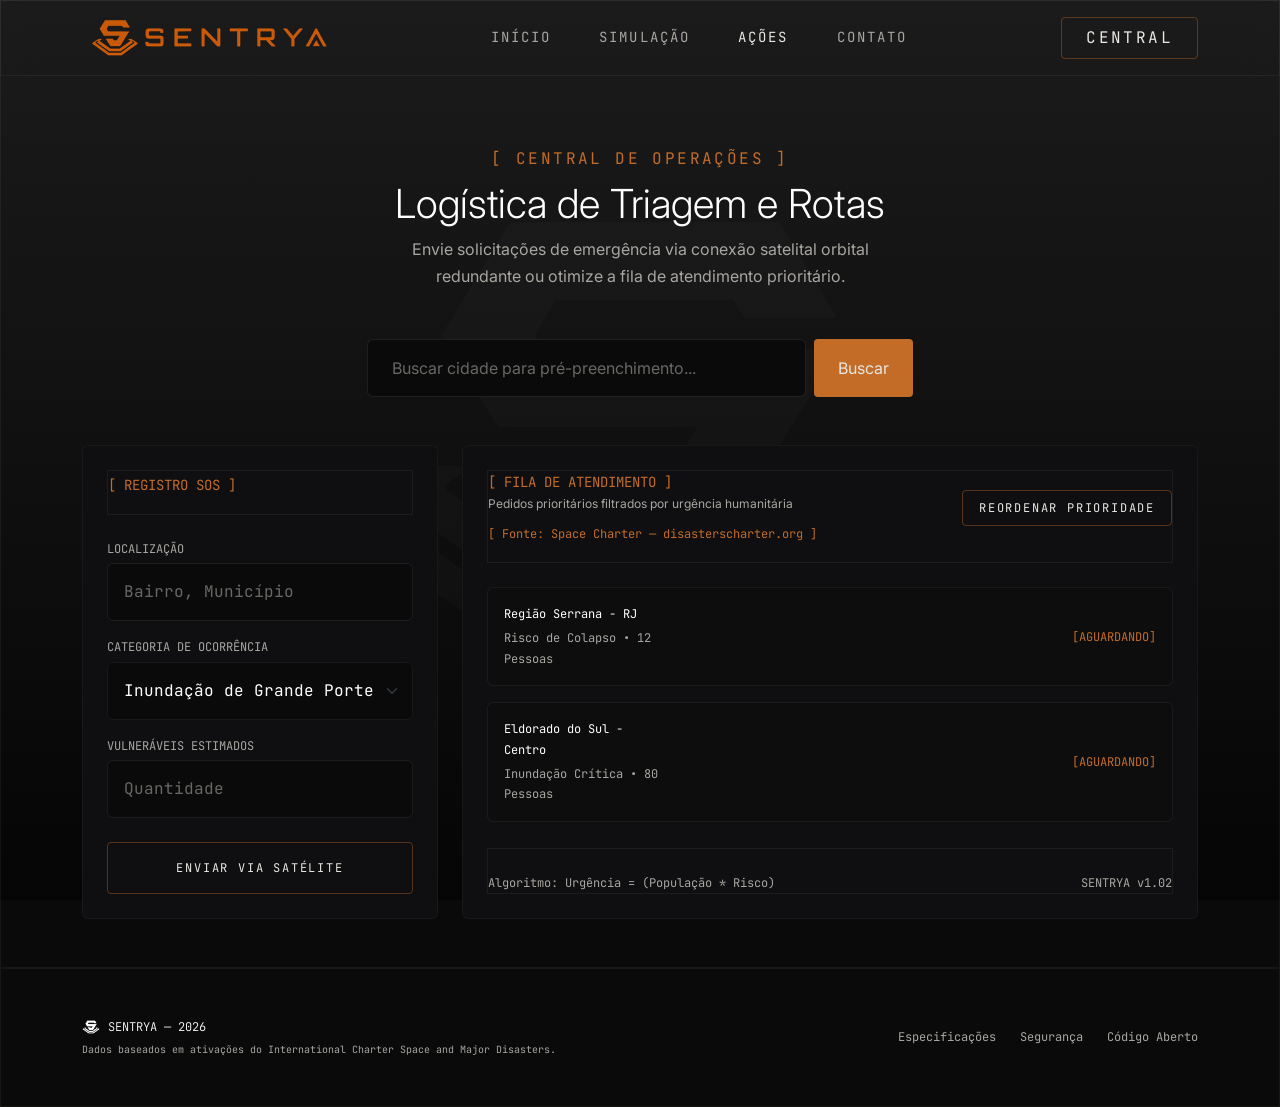
==== acoes.html @ 557e0171 "Fix mobile-menu + js" ====
<!DOCTYPE html>
<html lang="pt-BR">
<head>
    <meta charset="UTF-8">
    <meta name="viewport" content="width=device-width, initial-scale=1.0">
    <title>SENTRYA — Módulo de Ações e Roteamento</title>

    <link href="https://cdn.jsdelivr.net/npm/bootstrap@5.3.3/dist/css/bootstrap.min.css" rel="stylesheet">

    <link rel="preconnect" href="https://fonts.googleapis.com">
    <link rel="preconnect" href="https://fonts.gstatic.com" crossorigin>
    <link href="https://fonts.googleapis.com/css2?family=Inter:wght@200;300;400;500&family=JetBrains+Mono:wght@200;300;400;500&display=swap" rel="stylesheet">
    <link rel="icon" type="image/png" href="img/logo-sentryamenor.png">
    <link rel="stylesheet" href="css/style.css">
</head>
<body class="bg-brand-black text-brand-light font-sans overflow-x-hidden">

    <header class="fixed-top bg-brand-header border-bottom border-brand-border py-3">
        <div class="container-xl d-flex align-items-center justify-content-between">
            <a href="index.html" class="d-flex align-items-center">
                <img src="img/logosentriav2.png" alt="Sentrya" class="img-logo transition-scale">
            </a>

            <nav class="nav d-none d-md-flex align-items-center gap-5 text-uppercase font-mono tracking-widest small">
                <a href="index.html" class="nav-link-brand">Início</a>
                <a href="simulacao.html" class="nav-link-brand">Simulação</a>
                <a href="acoes.html" class="nav-link-brand active">Ações</a>
                <a href="contato.html" class="nav-link-brand">Contato</a>
            </nav>

            <div class="d-flex align-items-center gap-3">
                <a href="acoes.html" class="btn btn-outline-brand-copper font-mono text-uppercase tracking-widest px-4 py-2 small d-none d-md-inline-block">
                    Central
                </a>
                
                <!-- Mobile Menu Toggle -->
                <button class="btn btn-link text-brand-copper d-md-none p-0" type="button" data-bs-toggle="offcanvas" data-bs-target="#mobileMenu" aria-controls="mobileMenu" style="border:none; background:transparent;">
                    <svg xmlns="http://www.w3.org/2000/svg" width="32" height="32" fill="currentColor" class="bi bi-list" viewBox="0 0 16 16">
                      <path fill-rule="evenodd" d="M2.5 12a.5.5 0 0 1 .5-.5h10a.5.5 0 0 1 0 1H3a.5.5 0 0 1-.5-.5zm0-4a.5.5 0 0 1 .5-.5h10a.5.5 0 0 1 0 1H3a.5.5 0 0 1-.5-.5zm0-4a.5.5 0 0 1 .5-.5h10a.5.5 0 0 1 0 1H3a.5.5 0 0 1-.5-.5z"/>
                    </svg>
                </button>
            </div>
        </div>
    </header>

    <!-- Offcanvas Mobile Menu -->
    <div class="offcanvas offcanvas-end bg-brand-black text-brand-light border-start border-brand-border" tabindex="-1" id="mobileMenu" aria-labelledby="mobileMenuLabel">
        <div class="offcanvas-header border-bottom border-brand-border">
            <h5 class="offcanvas-title font-mono text-uppercase tracking-widest text-brand-copper" id="mobileMenuLabel">Sentrya</h5>
            <button type="button" class="btn-close btn-close-white" data-bs-dismiss="offcanvas" aria-label="Close"></button>
        </div>
        <div class="offcanvas-body">
            <div class="d-flex flex-column gap-4 font-mono text-uppercase tracking-widest mt-3">
                <a href="index.html" class="nav-link-brand">Início</a>
                <a href="simulacao.html" class="nav-link-brand">Simulação</a>
                <a href="acoes.html" class="nav-link-brand active">Ações</a>
                <a href="contato.html" class="nav-link-brand">Contato</a>
                <hr class="border-brand-border my-2">
                <a href="acoes.html" class="btn btn-brand-copper font-mono text-uppercase tracking-widest px-4 py-3 small text-center w-100">
                    Central
                </a>
            </div>
        </div>
    </div>

    <!-- SEÇÃO CENTRAL DE OPERAÇÕES - REGISTRO E TRIAGEM SOS -->
    <section id="simulador" class="min-vh-100 pt-5 border-bottom border-brand-border d-flex align-items-center">
        <div class="container-xl py-5 mt-5">
            <div class="text-center mb-5 reveal">
                <span class="font-mono text-brand-copper tracking-widest text-uppercase d-block mb-2">[ Central de Operações ]</span>
                <h1 class="display-6 text-white fw-light">Logística de Triagem e Rotas</h1>
                <p class="text-brand-gray max-w-lg mx-auto">
                    Envie solicitações de emergência via conexão satelital orbital redundante ou otimize a fila de atendimento prioritário.
                </p>
            </div>

            <!-- BARRA DE BUSCA E PRÉ-PREENCHIMENTO DE CIDADES -->
            <div class="row justify-content-center mb-5 reveal">
                <div class="col-md-8 col-lg-6">
                    <div class="d-flex gap-2">
                        <input id="cidadeBusca" type="text" placeholder="Buscar cidade para pré-preenchimento..." class="form-control bg-brand-black border-brand-border text-white px-4 py-3">
                        <button id="btnBuscarCidade" class="btn btn-brand-copper px-4">
                            Buscar
                        </button>
                    </div>
                </div>
            </div>

            <div class="row g-4 reveal delay-2">
                <!-- FORMULÁRIO DE REGISTRO SOS VIA SATÉLITE -->
                <div class="col-lg-4">
                    <div class="spotlight-card p-4 rounded h-100 d-flex flex-column justify-content-between">
                        <div>
                            <div class="border-bottom border-brand-border pb-3 mb-4">
                                <span class="text-sm font-mono text-brand-copper text-uppercase">[ Registro SOS ]</span>
                            </div>

                            <form id="sosForm" class="font-mono text-sm">
                                <div class="mb-3">
                                    <label for="sosLocal" class="text-xs text-brand-gray text-uppercase mb-1 d-block">Localização</label>
                                    <input required id="sosLocal" type="text" placeholder="Bairro, Município" class="form-control bg-brand-black border-brand-border text-white p-3 rounded">
                                </div>

                                <div class="mb-3">
                                    <label for="sosTipo" class="text-xs text-brand-gray text-uppercase mb-1 d-block">Categoria de Ocorrência</label>
                                    <select id="sosTipo" class="form-select bg-brand-black border-brand-border text-white p-3 rounded">
                                        <option value="Inundação Crítica">Inundação de Grande Porte</option>
                                        <option value="Risco de Colapso">Deslizamento / Encosta</option>
                                        <option value="Isolamento Hidrológico">Escassez Crítica / Seca</option>
                                    </select>
                                </div>

                                <div class="mb-4">
                                    <label for="sosPessoas" class="text-xs text-brand-gray text-uppercase mb-1 d-block">Vulneráveis Estimados</label>
                                    <input required id="sosPessoas" type="number" min="1" max="200" placeholder="Quantidade" class="form-control bg-brand-black border-brand-border text-white p-3 rounded">
                                </div>

                                <button type="submit" class="btn btn-outline-brand-copper w-100 py-3 text-uppercase tracking-widest text-xs font-mono">
                                    Enviar via Satélite
                                </button>
                            </form>
                        </div>
                    </div>
                </div>

                <!-- PAINEL DA FILA DE ATENDIMENTO PRIORITÁRIO (SPACE CHARTER) -->
                <div class="col-lg-8">
                    <div class="spotlight-card p-4 rounded h-100 d-flex flex-column justify-content-between">
                        <div>
                            <div class="d-flex flex-column flex-sm-row justify-content-between align-items-start align-items-sm-center border-bottom border-brand-border pb-3 mb-4 gap-3">
                                <div>
                                    <span class="font-mono text-sm text-brand-copper text-uppercase d-block">[ Fila de Atendimento ]</span>
                                    <span class="text-xs text-brand-gray d-block mb-1">Pedidos prioritários filtrados por urgência humanitária</span>
                                    <span class="text-xs font-mono text-brand-copper font-bold">[ Fonte: Space Charter — disasterscharter.org ]</span>
                                </div>
                                <button id="btnOtimizarRotas" class="btn btn-outline-brand-copper font-mono text-xs text-uppercase tracking-widest px-3 py-2">
                                    Reordenar Prioridade
                                </button>
                            </div>

                            <div id="incident-list" class="d-flex flex-column gap-2 font-mono text-sm overflow-y-auto" style="max-height: 300px;">
                                <div class="p-3 bg-brand-dark-opacity border border-brand-border rounded d-flex flex-column flex-sm-row justify-content-between align-items-start align-items-sm-center gap-2 mb-2" data-prioridade="2" data-urgencia="24">
                                    <div class="d-flex flex-column gap-1">
                                        <span class="text-white text-xs font-medium">Região Serrana - RJ</span>
                                        <p class="text-xs text-brand-gray mb-0">Risco de Colapso • 12 Pessoas</p>
                                    </div>
                                    <div class="text-sm-end w-100 w-sm-auto mt-2 mt-sm-0">
                                        <span class="text-xs text-brand-copper font-bold text-uppercase">[Aguardando]</span>
                                    </div>
                                </div>

                                <div class="p-3 bg-brand-dark-opacity border border-brand-border rounded d-flex flex-column flex-sm-row justify-content-between align-items-start align-items-sm-center gap-2" data-prioridade="1" data-urgencia="240">
                                    <div class="d-flex flex-column gap-1">
                                        <span class="text-white text-xs font-medium">Eldorado do Sul - Centro</span>
                                        <p class="text-xs text-brand-gray mb-0">Inundação Crítica • 80 Pessoas</p>
                                    </div>
                                    <div class="text-sm-end w-100 w-sm-auto mt-2 mt-sm-0">
                                        <span class="text-xs text-brand-copper font-bold text-uppercase">[Aguardando]</span>
                                    </div>
                                </div>
                            </div>
                        </div>

                        <div class="mt-4 pt-4 border-top border-brand-border text-xs font-mono text-brand-gray d-flex justify-content-between">
                            <span>Algoritmo: Urgência = (População * Risco)</span>
                            <span>SENTRYA v1.02</span>
                        </div>
                    </div>
                </div>
            </div>
        </div>
    </section>

    <footer class="border-t border-brand-border py-5 bg-brand-black font-mono text-xs text-brand-gray">
        <div class="container-xl d-flex flex-column flex-sm-row justify-content-between align-items-center gap-3">
            <div class="d-flex flex-column align-items-center align-items-sm-start gap-1">
                <div class="d-flex align-items-center gap-2">
                    <img src="img/logo-sentrya-branca.png" alt="Sentrya" style="height: 18px;">
                    <span class="text-white fw-light">SENTRYA — 2026</span>
                </div>
                <span class="text-brand-gray" style="font-size: 10px !important;">Dados baseados em ativações do International Charter Space and Major Disasters.</span>
            </div>
            <div class="d-flex gap-4">
                <a href="#" class="footer-link">Especificações</a>
                <a href="#" class="footer-link">Segurança</a>
                <a href="#" class="footer-link">Código Aberto</a>
            </div>
        </div>
    </footer>

    <script src="https://cdn.jsdelivr.net/npm/bootstrap@5.3.3/dist/js/bootstrap.bundle.min.js"></script>
    <script src="js/spaceCharter.js"></script>
    <script src="js/script.js"></script>
</body>
</html>
---- css/style.css ----
/* --- SENTRYA DESIGN SYSTEM --- */
:root {
    --brand-black: #0A0A0A;
    --brand-black-rgb: 10, 10, 10;
    --brand-card: #232323;
    --brand-dark-card: #0f0f11;
    --brand-dark-card-rgb: 15, 15, 17;
    --brand-border: rgba(235, 231, 223, 0.06);
    --brand-copper: #c26c27;
    --brand-copper-rgb: 194, 108, 39;
    --brand-copper-dim: #994f18;
    --brand-copper-faint: rgba(194, 108, 39, 0.08);
    --brand-gray: #a8a6a1;
    --brand-light: #e8e6e1;
    --font-sans: 'Inter', sans-serif;
    --font-mono: 'JetBrains Mono', monospace;
}

/* --- BASE --- */
body {
    background: linear-gradient(to top, #050505 0%, #1b1b1b 100%);
    background-attachment: fixed;
    color: var(--brand-light);
    font-family: var(--font-sans);
    font-size: 16px;
    line-height: 1.7;
    min-height: 100vh;
    position: relative;
}

body::before {
    content: '';
    position: fixed;
    top: 50%;
    left: 50%;
    transform: translate(-50%, -50%);
    width: 100vw;
    height: 100vh;
    background: url('../img/logo-sentrya-branca.png') center center no-repeat;
    background-size: 50%;
    opacity: 0.02;
    z-index: -1;
    pointer-events: none;
}

::selection {
    background-color: var(--brand-copper-faint);
    color: var(--brand-copper);
}

/* Global typography */
.font-mono {
    font-family: var(--font-mono) !important;
}

/* Scrollbars */
::-webkit-scrollbar {
    width: 4px;
}

::-webkit-scrollbar-track {
    background: #09090b;
}

::-webkit-scrollbar-thumb {
    background: #27272a;
}

::-webkit-scrollbar-thumb:hover {
    background: #8a5f4e;
}

/* --- CABEÇALHO E NAVEGAÇÃO --- */
.bg-brand-header {
    background-color: transparent !important;
    backdrop-filter: blur(12px);
    -webkit-backdrop-filter: blur(12px);
    z-index: 1000;
}

.img-logo {
    height: 2.5rem;
    width: auto;
    transition: transform 0.3s ease;
}

.nav-link-brand {
    color: var(--brand-gray);
    text-decoration: none;
    transition: color 0.3s ease;
}

.nav-link-brand:hover,
.nav-link-brand.active {
    color: var(--brand-light);
}

/* --- BOTÕES --- */
.btn-outline-brand-copper {
    background-color: transparent;
    border: 1px solid rgba(var(--brand-copper-rgb), 0.4);
    color: var(--brand-light);
    border-radius: 0.25rem;
    transition: all 0.3s ease;
}

.btn-outline-brand-copper:hover {
    background-color: var(--brand-copper);
    border-color: var(--brand-copper);
    color: var(--brand-black) !important;
}

.btn-brand-light,
.btn-brand-copper {
    border: none;
    border-radius: 0.25rem;
}

.btn-brand-light {
    background-color: var(--brand-light);
    color: var(--brand-black);
    transition: background-color 0.3s ease;
}

.btn-brand-light:hover {
    background-color: #ffffff;
}

.btn-brand-copper {
    background-color: var(--brand-copper);
    color: var(--brand-light);
    transition: opacity 0.3s ease;
}

.btn-brand-copper:hover {
    opacity: 0.9;
}

/* --- FORMULÁRIOS --- */
.form-control,
.form-select {
    background-color: var(--brand-black) !important;
    border: 1px solid var(--brand-border) !important;
    color: #fff !important;
    transition: border-color 0.3s ease;
}

.form-control::placeholder {
    color: var(--brand-gray);
    opacity: 0.6;
}

.form-control:focus,
.form-select:focus {
    background-color: var(--brand-black) !important;
    border-color: var(--brand-copper) !important;
    box-shadow: none !important;
    color: #fff !important;
}

/* --- CONTROLES DE TIMELINE --- */
.timeline-navigation {
    overflow-x: auto;
}

.btn-timeline {
    background: none;
    border: none;
    color: var(--brand-gray);
    padding-bottom: 0.5rem;
    border-bottom: 2px solid transparent;
    transition: color 0.3s ease, border-color 0.3s ease;
}

.btn-timeline:hover {
    color: var(--brand-light);
}

.btn-timeline.active {
    color: var(--brand-copper) !important;
    border-bottom-color: var(--brand-copper) !important;
}

/* --- RODAPÉ --- */
.footer-link {
    color: var(--brand-gray);
    text-decoration: none;
    transition: color 0.3s ease;
}

.footer-link:hover {
    color: var(--brand-copper);
}

/* --- CARTÕES E EFEITOS --- */
.spotlight-card {
    position: relative;
    background: var(--brand-dark-card);
    border: 1px solid rgba(255, 255, 255, 0.04);
    overflow: hidden;
    transition: border-color 0.4s ease;
}

.spotlight-card::before {
    content: '';
    position: absolute;
    inset: 0;
    background: radial-gradient(350px circle at var(--mouse-x, 0px) var(--mouse-y, 0px),
            rgba(138, 95, 78, 0.06),
            transparent 80%);
    z-index: 1;
    pointer-events: none;
    opacity: 0;
    transition: opacity 0.5s ease;
}

.spotlight-card:hover::before {
    opacity: 1;
}

.spotlight-card:hover {
    border-color: rgba(138, 95, 78, 0.2);
}

/* --- MAPA E TELEMETRIA --- */
.map-container {
    padding: 1rem;
    background-color: rgba(var(--brand-dark-card-rgb), 0.4);
    border: 1px solid var(--brand-border);
    border-radius: 0.5rem;
}

.map-svg {
    color: #3f3f46;
    fill: currentColor;
    filter: drop-shadow(0 4px 12px rgba(0, 0, 0, 0.5));
}

#pin-rs:hover circle:not([fill="transparent"]),
#pin-ne:hover circle:not([fill="transparent"]),
#pin-am:hover circle:not([fill="transparent"]) {
    filter:
        drop-shadow(0 0 2px #FF7A1A) drop-shadow(0 0 5px rgba(255, 122, 26, 0.5));
}

#pin-rj:hover circle:not([fill="transparent"]) {
    filter:
        drop-shadow(0 0 2px #1B6CA8) drop-shadow(0 0 5px rgba(27, 108, 168, 0.5));
}

#mapa-container {
    overflow: hidden;
    cursor: grab;
}

#mapa-container:active {
    cursor: grabbing;
}

#mapa-svg {
    transform-origin: center center;
    transition: transform 0.05s linear;
    user-select: none;
}

/* Temas dinâmicos do painel */
.telemetry-orange {
    border-color: #C85A0A !important;
    box-shadow:
        0 0 10px rgba(200,90,10,0.15),
        0 0 40px rgba(200,90,10,0.08);
}

.telemetry-blue {
    border-color: #1B6CA8 !important;
    box-shadow:
        0 0 10px rgba(27,108,168,0.15),
        0 0 40px rgba(27,108,168,0.08);
}

.telemetry-orange #tel-local,
.telemetry-orange #tel-risk-val,
.telemetry-orange #tel-fonte {
    color: #FF7A1A !important;
}

.telemetry-blue #tel-local,
.telemetry-blue #tel-risk-val,
.telemetry-blue #tel-fonte {
    color: #4EA0DC !important;
}

/* --- ANIMAÇÕES --- */
@keyframes fadeUpGentle {
    0% {
        opacity: 0;
        transform: translateY(8px);
    }

    100% {
        opacity: 1;
        transform: translateY(0);
    }
}

.animate-fade-up {
    opacity: 0;
    animation: fadeUpGentle 1.4s cubic-bezier(0.16, 1, 0.3, 1) both;
}

.delay-1 {
    animation-delay: 150ms;
}

.delay-2 {
    animation-delay: 350ms;
}

.delay-3 {
    animation-delay: 550ms;
}

.delay-4 {
    animation-delay: 750ms;
}

.reveal {
    opacity: 0;
    transform: translateY(16px);
    transition: opacity 1.2s cubic-bezier(0.16, 1, 0.3, 1),
        transform 1.2s cubic-bezier(0.16, 1, 0.3, 1);
}

.reveal.active {
    opacity: 1;
    transform: translateY(0);
}

/* --- RESPONSIVIDADE --- */
@media (max-width: 768px) {
    body {
        font-size: 14px;
    }

    .img-logo {
        height: 2.8rem;
    }

    h1.display-5 {
        font-size: 2rem !important;
    }

    h2.display-6 {
        font-size: 1.75rem !important;
    }

    section {
        padding-top: 5rem !important;
    }
}

/* --- CLASSES UTILITÁRIAS --- */
.bg-brand-black {
    background-color: var(--brand-black) !important;
}

.text-brand-light {
    color: var(--brand-light) !important;
}

.text-brand-gray {
    color: var(--brand-gray) !important;
}

.text-brand-copper {
    color: var(--brand-copper) !important;
}

.bg-brand-dark-card {
    background-color: var(--brand-dark-card) !important;
}

.bg-brand-dark-opacity {
    background-color: rgba(var(--brand-black-rgb), 0.3) !important;
}

.border-brand-border {
    border: 1px solid var(--brand-border) !important;
}

.max-w-sm {
    max-width: 24rem !important;
}

.max-w-md {
    max-width: 28rem !important;
}

.max-w-lg {
    max-width: 32rem !important;
}

.max-w-4xl {
    max-width: 56rem !important;
}

.text-xs {
    font-size: 0.75rem !important;
}

.text-sm {
    font-size: 0.875rem !important;
}

.text-lg {
    font-size: 1.125rem !important;
}

.text-xl {
    font-size: 1.25rem !important;
}

.tracking-widest {
    letter-spacing: 0.15em !important;
}

.font-sans {
    font-family: var(--font-sans) !important;
}

.border-t {
    border-top: 1px solid var(--brand-border) !important;
}

.cursor-pointer {
    cursor: pointer !important;
}

.transition-scale {
    transition: transform 0.3s ease !important;
}

.transition-all {
    transition: all 0.3s ease !important;
}

.duration-500 {
    transition-duration: 500ms !important;
}

/* Estilização dos Sliders de Simulação */
input[type="range"].form-range::-webkit-slider-runnable-track {
    background-color: var(--brand-dark-card);
    border: 1px solid var(--brand-border);
    height: 6px;
    border-radius: 3px;
}

input[type="range"].form-range::-webkit-slider-thumb {
    appearance: none;
    -webkit-appearance: none;
    background-color: var(--brand-copper);
    border-radius: 50%;
    height: 16px;
    margin-top: -5px;
    transition: background-color 0.2s;
    width: 16px;
}

input[type="range"].form-range::-webkit-slider-thumb:hover {
    background-color: #FF7A1A;
}
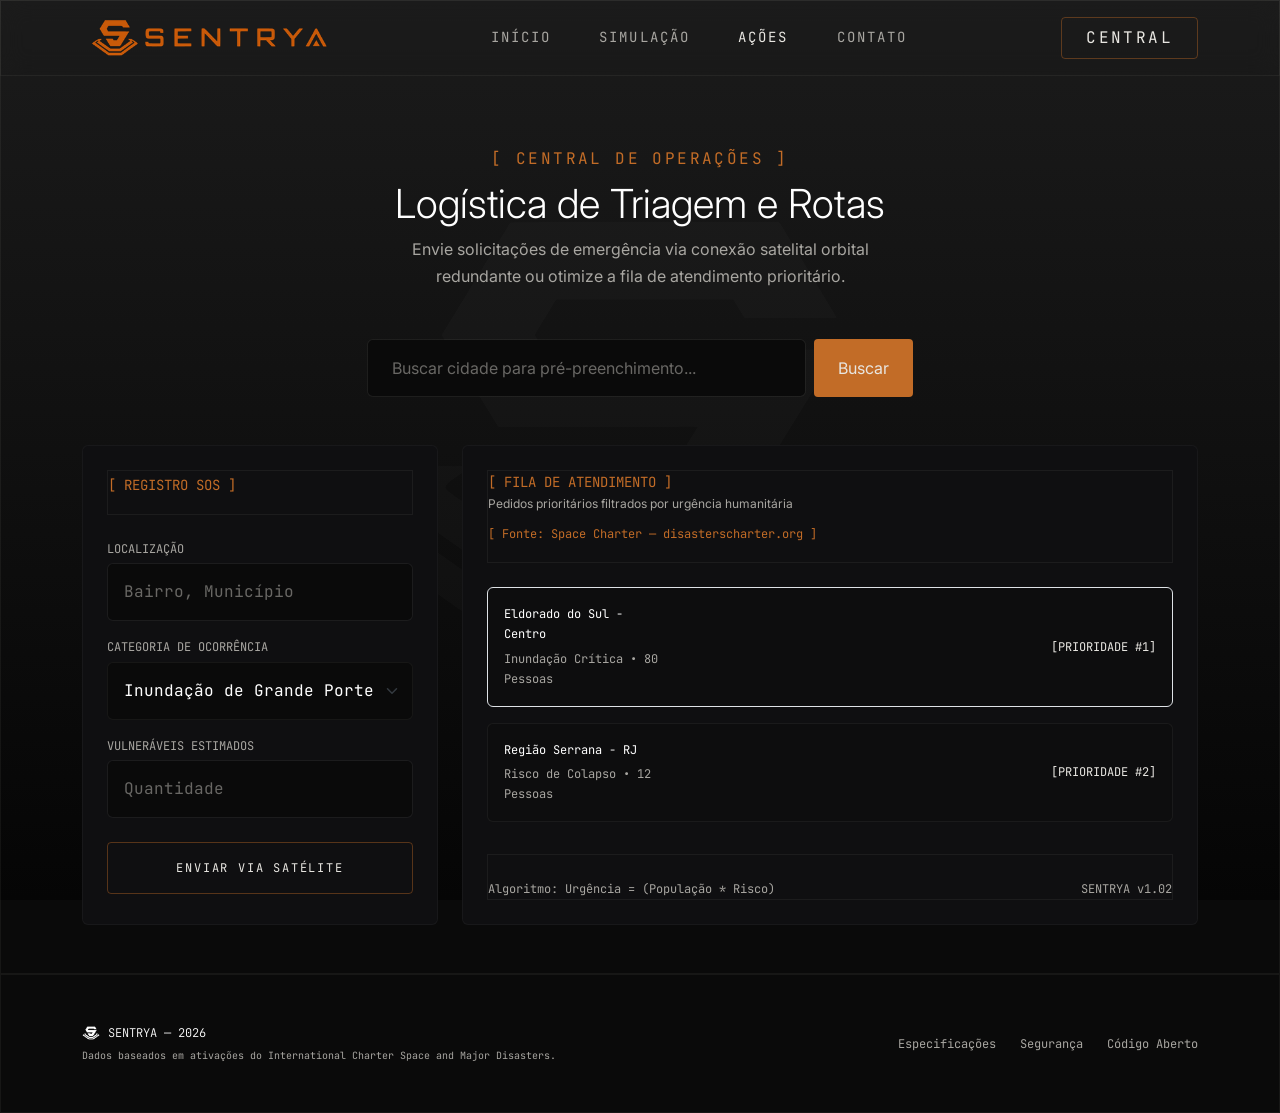
==== commit bb72fc28: "Fix js e ações" ====
--- a/acoes.html
+++ b/acoes.html
@@ -3,6 +3,7 @@
 <head>
     <meta charset="UTF-8">
     <meta name="viewport" content="width=device-width, initial-scale=1.0">
+    <meta name="description" content="SENTRYA — Plataforma de monitoramento orbital e coordenação civil em cenários de desastres extremos, unindo telemetria por satélite à triagem SOS inteligente.">
     <title>SENTRYA — Módulo de Ações e Roteamento</title>
 
     <link href="https://cdn.jsdelivr.net/npm/bootstrap@5.3.3/dist/css/bootstrap.min.css" rel="stylesheet">
@@ -133,9 +134,6 @@
                                     <span class="text-xs text-brand-gray d-block mb-1">Pedidos prioritários filtrados por urgência humanitária</span>
                                     <span class="text-xs font-mono text-brand-copper font-bold">[ Fonte: Space Charter — disasterscharter.org ]</span>
                                 </div>
-                                <button id="btnOtimizarRotas" class="btn btn-outline-brand-copper font-mono text-xs text-uppercase tracking-widest px-3 py-2">
-                                    Reordenar Prioridade
-                                </button>
                             </div>
 
                             <div id="incident-list" class="d-flex flex-column gap-2 font-mono text-sm overflow-y-auto" style="max-height: 300px;">
--- a/css/style.css
+++ b/css/style.css
@@ -198,7 +198,7 @@
     background: var(--brand-dark-card);
     border: 1px solid rgba(255, 255, 255, 0.04);
     overflow: hidden;
-    transition: border-color 0.4s ease;
+    transition: border-color 0.4s ease, box-shadow 0.4s ease;
 }
 
 .spotlight-card::before {
@@ -219,7 +219,8 @@
 }
 
 .spotlight-card:hover {
-    border-color: rgba(138, 95, 78, 0.2);
+    border-color: rgba(194, 108, 39, 0.25);
+    box-shadow: 0 4px 20px rgba(0, 0, 0, 0.3), 0 0 15px rgba(194, 108, 39, 0.03);
 }
 
 /* --- MAPA E TELEMETRIA --- */
@@ -261,6 +262,10 @@
     transform-origin: center center;
     transition: transform 0.05s linear;
     user-select: none;
+}
+
+#mapa-svg.dragging {
+    transition: none !important;
 }
 
 /* Temas dinâmicos do painel */
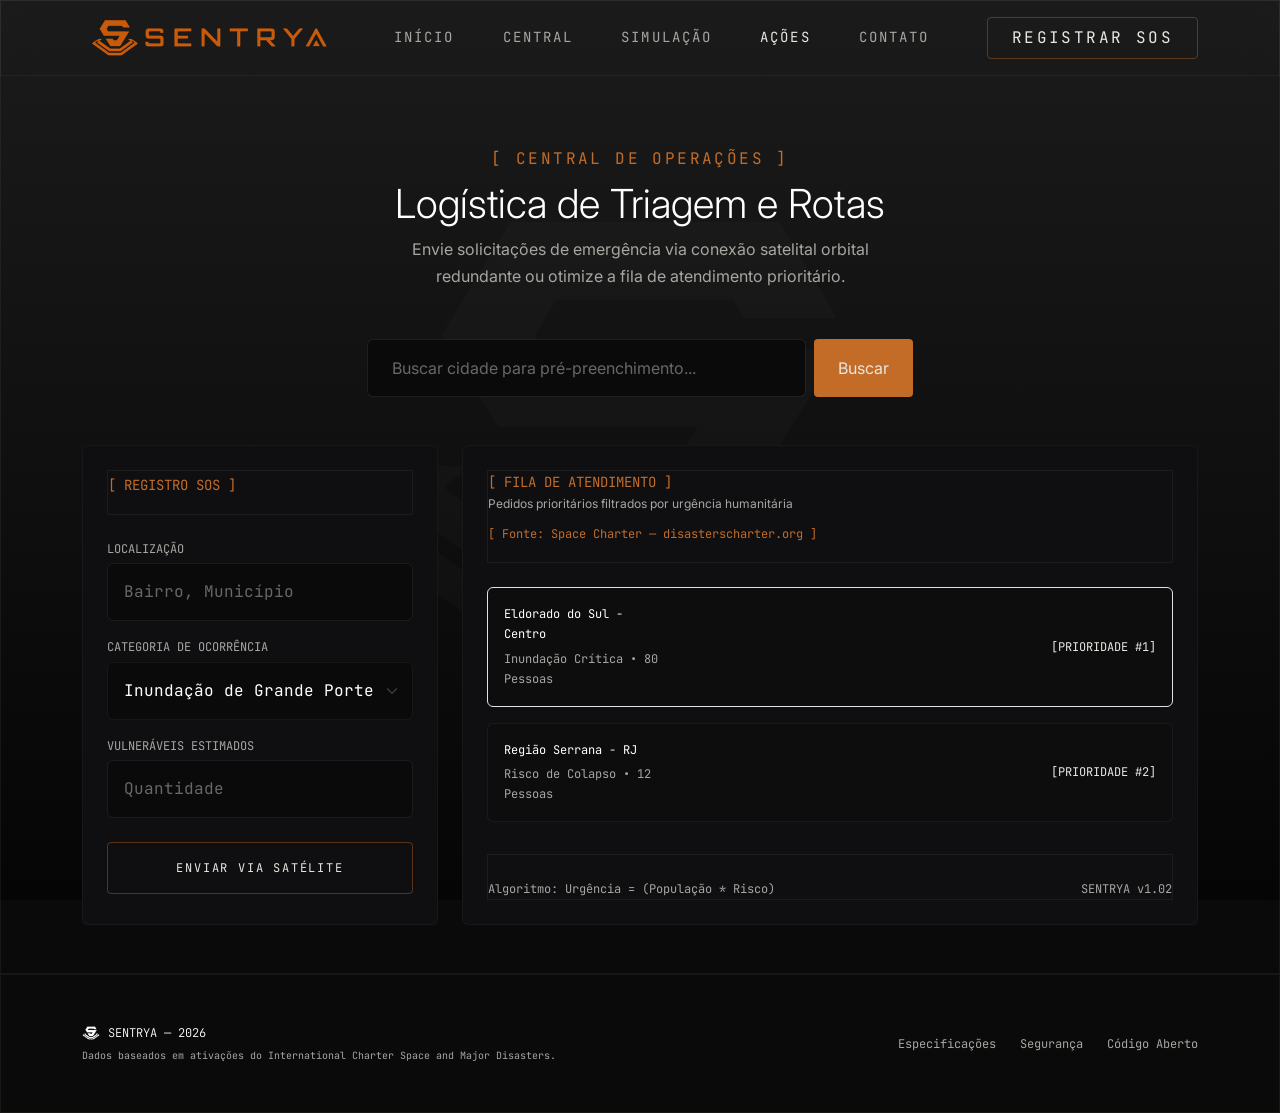
==== commit 9775fa0e: "Feat: Central" ====
--- a/acoes.html
+++ b/acoes.html
@@ -24,6 +24,7 @@
 
             <nav class="nav d-none d-md-flex align-items-center gap-5 text-uppercase font-mono tracking-widest small">
                 <a href="index.html" class="nav-link-brand">Início</a>
+                <a href="central.html" class="nav-link-brand">Central</a>
                 <a href="simulacao.html" class="nav-link-brand">Simulação</a>
                 <a href="acoes.html" class="nav-link-brand active">Ações</a>
                 <a href="contato.html" class="nav-link-brand">Contato</a>
@@ -31,7 +32,7 @@
 
             <div class="d-flex align-items-center gap-3">
                 <a href="acoes.html" class="btn btn-outline-brand-copper font-mono text-uppercase tracking-widest px-4 py-2 small d-none d-md-inline-block">
-                    Central
+                    Registrar SOS
                 </a>
                 
                 <!-- Mobile Menu Toggle -->
@@ -53,12 +54,13 @@
         <div class="offcanvas-body">
             <div class="d-flex flex-column gap-4 font-mono text-uppercase tracking-widest mt-3">
                 <a href="index.html" class="nav-link-brand">Início</a>
+                <a href="central.html" class="nav-link-brand">Central</a>
                 <a href="simulacao.html" class="nav-link-brand">Simulação</a>
                 <a href="acoes.html" class="nav-link-brand active">Ações</a>
                 <a href="contato.html" class="nav-link-brand">Contato</a>
                 <hr class="border-brand-border my-2">
                 <a href="acoes.html" class="btn btn-brand-copper font-mono text-uppercase tracking-widest px-4 py-3 small text-center w-100">
-                    Central
+                    Registrar SOS
                 </a>
             </div>
         </div>
--- a/css/style.css
+++ b/css/style.css
@@ -475,3 +475,121 @@
 input[type="range"].form-range::-webkit-slider-thumb:hover {
     background-color: #FF7A1A;
 }
+
+/* --- PAINEL E TERMINAL DA CENTRAL (DASHBOARD) --- */
+.console-box {
+    background-color: rgba(5, 5, 5, 0.95) !important;
+    border: 1px solid var(--brand-border);
+    border-radius: 0.25rem;
+    font-family: var(--font-mono);
+    font-size: 0.8rem;
+    height: 280px;
+    overflow-y: auto;
+    padding: 1.25rem;
+    position: relative;
+    box-shadow: inset 0 0 15px rgba(0, 0, 0, 0.8);
+}
+
+.console-log-line {
+    margin-bottom: 0.4rem;
+    opacity: 0;
+    transform: translateY(4px);
+    animation: consoleFadeIn 0.3s ease forwards;
+}
+
+@keyframes consoleFadeIn {
+    to {
+        opacity: 1;
+        transform: translateY(0);
+    }
+}
+
+.console-cursor {
+    display: inline-block;
+    width: 6px;
+    height: 12px;
+    background-color: var(--brand-copper);
+    margin-left: 4px;
+    animation: consoleBlink 1s step-end infinite;
+    vertical-align: middle;
+}
+
+@keyframes consoleBlink {
+    50% { opacity: 0; }
+}
+
+/* Indicadores de status no Dashboard */
+.status-indicator {
+    display: inline-block;
+    width: 8px;
+    height: 8px;
+    border-radius: 50%;
+    margin-right: 8px;
+    vertical-align: middle;
+}
+
+.status-online {
+    background-color: #10b981;
+    box-shadow: 0 0 8px rgba(16, 185, 129, 0.6);
+}
+
+.status-offline {
+    background-color: #ef4444;
+    box-shadow: 0 0 8px rgba(239, 68, 68, 0.6);
+}
+
+.status-pending {
+    background-color: #f59e0b;
+    box-shadow: 0 0 8px rgba(245, 158, 11, 0.6);
+}
+
+/* Cards rápidos do dashboard */
+.dashboard-quick-card {
+    transition: transform 0.3s cubic-bezier(0.16, 1, 0.3, 1), border-color 0.3s ease, box-shadow 0.3s ease;
+}
+
+.dashboard-quick-card:hover {
+    transform: translateY(-4px);
+    border-color: rgba(var(--brand-copper-rgb), 0.5) !important;
+    box-shadow: 0 8px 30px rgba(0, 0, 0, 0.5), 0 0 15px rgba(194, 108, 39, 0.05);
+}
+
+.pulse-animation {
+    animation: radialPulse 2.5s infinite;
+}
+
+@keyframes radialPulse {
+    0% {
+        box-shadow: 0 0 0 0 rgba(194, 108, 39, 0.4);
+    }
+    70% {
+        box-shadow: 0 0 0 8px rgba(194, 108, 39, 0);
+    }
+    100% {
+        box-shadow: 0 0 0 0 rgba(194, 108, 39, 0);
+    }
+}
+
+/* Custom Tabs Styling */
+.nav-tabs {
+    border-bottom: 1px solid var(--brand-border) !important;
+}
+
+.nav-tabs .nav-link {
+    color: var(--brand-gray) !important;
+    border: none !important;
+    border-bottom: 2px solid transparent !important;
+    transition: color 0.3s ease, border-color 0.3s ease;
+    background-color: transparent !important;
+}
+
+.nav-tabs .nav-link:hover {
+    color: var(--brand-light) !important;
+}
+
+.nav-tabs .nav-link.active {
+    color: var(--brand-copper) !important;
+    border-bottom-color: var(--brand-copper) !important;
+}
+
+
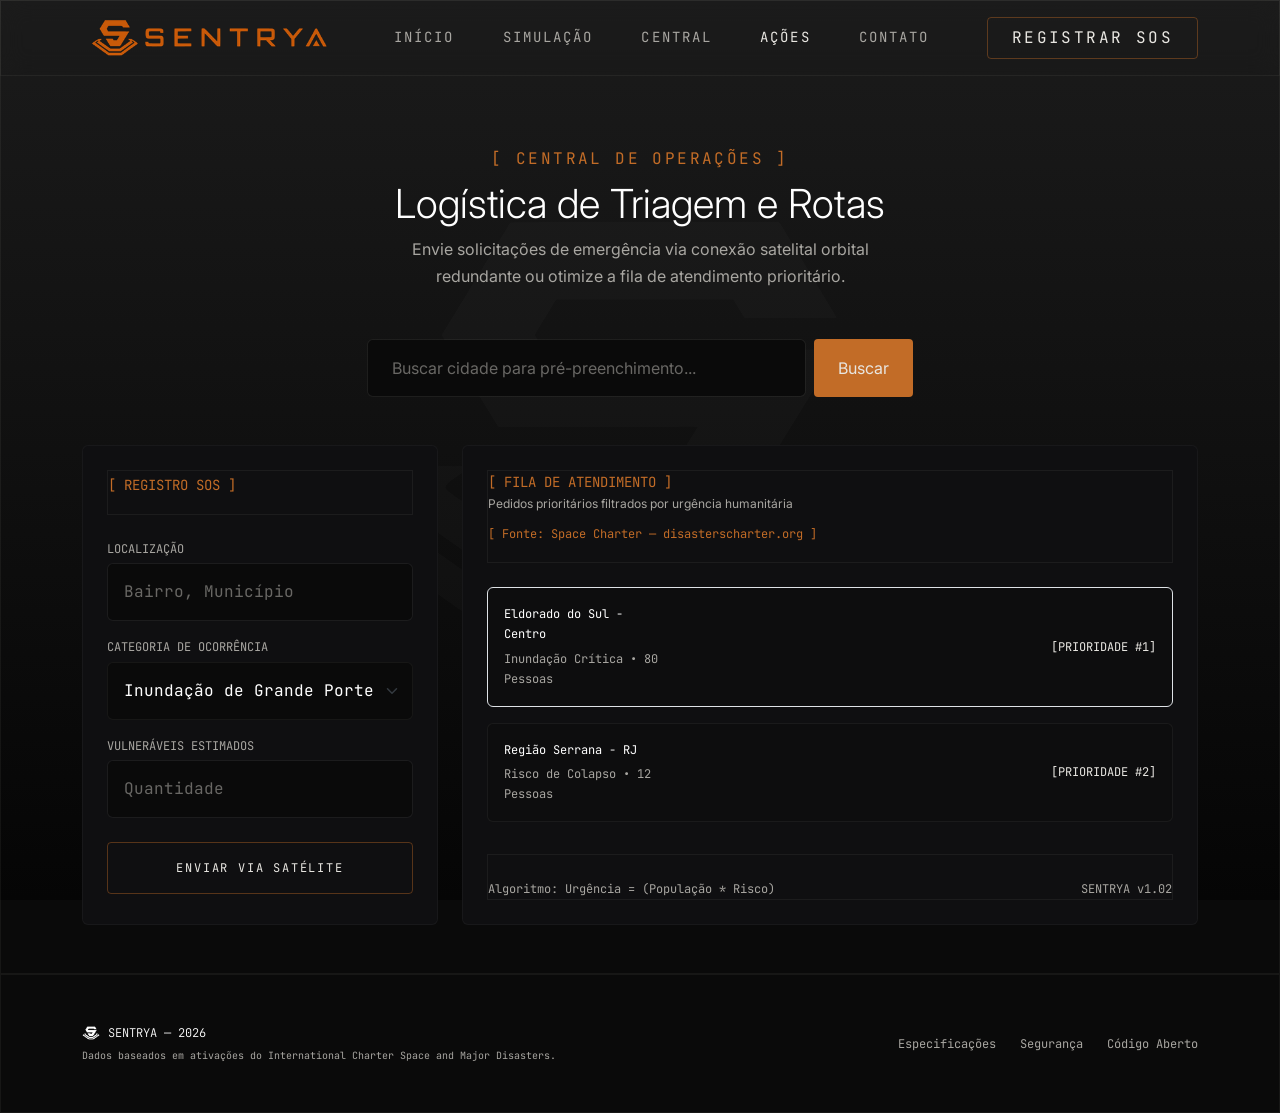
==== commit 7c036fde: "fix barra de navegaç" ====
--- a/acoes.html
+++ b/acoes.html
@@ -11,7 +11,7 @@
     <link rel="preconnect" href="https://fonts.googleapis.com">
     <link rel="preconnect" href="https://fonts.gstatic.com" crossorigin>
     <link href="https://fonts.googleapis.com/css2?family=Inter:wght@200;300;400;500&family=JetBrains+Mono:wght@200;300;400;500&display=swap" rel="stylesheet">
-    <link rel="icon" type="image/png" href="img/logo-sentryamenor.png">
+    <link rel="icon" type="image/png" href="assets/img/logo-sentryamenor.png">
     <link rel="stylesheet" href="css/style.css">
 </head>
 <body class="bg-brand-black text-brand-light font-sans overflow-x-hidden">
@@ -19,13 +19,13 @@
     <header class="fixed-top bg-brand-header border-bottom border-brand-border py-3">
         <div class="container-xl d-flex align-items-center justify-content-between">
             <a href="index.html" class="d-flex align-items-center">
-                <img src="img/logosentriav2.png" alt="Sentrya" class="img-logo transition-scale">
+                <img src="assets/img/logosentriav2.png" alt="Sentrya" class="img-logo transition-scale">
             </a>
 
             <nav class="nav d-none d-md-flex align-items-center gap-5 text-uppercase font-mono tracking-widest small">
                 <a href="index.html" class="nav-link-brand">Início</a>
+                <a href="simulacao.html" class="nav-link-brand">Simulação</a>
                 <a href="central.html" class="nav-link-brand">Central</a>
-                <a href="simulacao.html" class="nav-link-brand">Simulação</a>
                 <a href="acoes.html" class="nav-link-brand active">Ações</a>
                 <a href="contato.html" class="nav-link-brand">Contato</a>
             </nav>
@@ -54,8 +54,8 @@
         <div class="offcanvas-body">
             <div class="d-flex flex-column gap-4 font-mono text-uppercase tracking-widest mt-3">
                 <a href="index.html" class="nav-link-brand">Início</a>
+                <a href="simulacao.html" class="nav-link-brand">Simulação</a>
                 <a href="central.html" class="nav-link-brand">Central</a>
-                <a href="simulacao.html" class="nav-link-brand">Simulação</a>
                 <a href="acoes.html" class="nav-link-brand active">Ações</a>
                 <a href="contato.html" class="nav-link-brand">Contato</a>
                 <hr class="border-brand-border my-2">
@@ -139,7 +139,7 @@
                             </div>
 
                             <div id="incident-list" class="d-flex flex-column gap-2 font-mono text-sm overflow-y-auto" style="max-height: 300px;">
-                                <div class="p-3 bg-brand-dark-opacity border border-brand-border rounded d-flex flex-column flex-sm-row justify-content-between align-items-start align-items-sm-center gap-2 mb-2" data-prioridade="2" data-urgencia="24">
+                                <div class="p-3 bg-brand-dark-opacity border border-brand-border rounded d-flex flex-column flex-sm-row justify-content-between align-items-start align-items-sm-center gap-2 mb-2" data-urgencia="24">
                                     <div class="d-flex flex-column gap-1">
                                         <span class="text-white text-xs font-medium">Região Serrana - RJ</span>
                                         <p class="text-xs text-brand-gray mb-0">Risco de Colapso • 12 Pessoas</p>
@@ -149,7 +149,7 @@
                                     </div>
                                 </div>
 
-                                <div class="p-3 bg-brand-dark-opacity border border-brand-border rounded d-flex flex-column flex-sm-row justify-content-between align-items-start align-items-sm-center gap-2" data-prioridade="1" data-urgencia="240">
+                                <div class="p-3 bg-brand-dark-opacity border border-brand-border rounded d-flex flex-column flex-sm-row justify-content-between align-items-start align-items-sm-center gap-2" data-urgencia="240">
                                     <div class="d-flex flex-column gap-1">
                                         <span class="text-white text-xs font-medium">Eldorado do Sul - Centro</span>
                                         <p class="text-xs text-brand-gray mb-0">Inundação Crítica • 80 Pessoas</p>
@@ -175,7 +175,7 @@
         <div class="container-xl d-flex flex-column flex-sm-row justify-content-between align-items-center gap-3">
             <div class="d-flex flex-column align-items-center align-items-sm-start gap-1">
                 <div class="d-flex align-items-center gap-2">
-                    <img src="img/logo-sentrya-branca.png" alt="Sentrya" style="height: 18px;">
+                    <img src="assets/img/logo-sentrya-branca.png" alt="Sentrya" style="height: 18px;">
                     <span class="text-white fw-light">SENTRYA — 2026</span>
                 </div>
                 <span class="text-brand-gray" style="font-size: 10px !important;">Dados baseados em ativações do International Charter Space and Major Disasters.</span>
@@ -189,7 +189,6 @@
     </footer>
 
     <script src="https://cdn.jsdelivr.net/npm/bootstrap@5.3.3/dist/js/bootstrap.bundle.min.js"></script>
-    <script src="js/spaceCharter.js"></script>
-    <script src="js/script.js"></script>
+    <script src="src/js/script.js"></script>
 </body>
 </html>
--- a/css/style.css
+++ b/css/style.css
@@ -1,4 +1,6 @@
-/* --- SENTRYA DESIGN SYSTEM --- */
+/* ==========================================================================
+   1. DESIGN SYSTEM & VARIABLES
+   ========================================================================== */
 :root {
     --brand-black: #0A0A0A;
     --brand-black-rgb: 10, 10, 10;
@@ -8,7 +10,6 @@
     --brand-border: rgba(235, 231, 223, 0.06);
     --brand-copper: #c26c27;
     --brand-copper-rgb: 194, 108, 39;
-    --brand-copper-dim: #994f18;
     --brand-copper-faint: rgba(194, 108, 39, 0.08);
     --brand-gray: #a8a6a1;
     --brand-light: #e8e6e1;
@@ -16,7 +17,9 @@
     --font-mono: 'JetBrains Mono', monospace;
 }
 
-/* --- BASE --- */
+/* ==========================================================================
+   2. BASE STYLES & SCROLLBARS
+   ========================================================================== */
 body {
     background: linear-gradient(to top, #050505 0%, #1b1b1b 100%);
     background-attachment: fixed;
@@ -36,7 +39,7 @@
     transform: translate(-50%, -50%);
     width: 100vw;
     height: 100vh;
-    background: url('../img/logo-sentrya-branca.png') center center no-repeat;
+    background: url('../assets/img/logo-sentrya-branca.png') center center no-repeat;
     background-size: 50%;
     opacity: 0.02;
     z-index: -1;
@@ -48,11 +51,6 @@
     color: var(--brand-copper);
 }
 
-/* Global typography */
-.font-mono {
-    font-family: var(--font-mono) !important;
-}
-
 /* Scrollbars */
 ::-webkit-scrollbar {
     width: 4px;
@@ -70,7 +68,36 @@
     background: #8a5f4e;
 }
 
-/* --- CABEÇALHO E NAVEGAÇÃO --- */
+/* ==========================================================================
+   3. TYPOGRAPHY
+   ========================================================================== */
+.font-mono {
+    font-family: var(--font-mono) !important;
+}
+
+.font-sans {
+    font-family: var(--font-sans) !important;
+}
+
+.text-xs {
+    font-size: 0.75rem !important;
+}
+
+.text-sm {
+    font-size: 0.875rem !important;
+}
+
+.text-lg {
+    font-size: 1.125rem !important;
+}
+
+.tracking-widest {
+    letter-spacing: 0.15em !important;
+}
+
+/* ==========================================================================
+   4. NAVIGATION, HEADER & FOOTER
+   ========================================================================== */
 .bg-brand-header {
     background-color: transparent !important;
     backdrop-filter: blur(12px);
@@ -95,7 +122,19 @@
     color: var(--brand-light);
 }
 
-/* --- BOTÕES --- */
+.footer-link {
+    color: var(--brand-gray);
+    text-decoration: none;
+    transition: color 0.3s ease;
+}
+
+.footer-link:hover {
+    color: var(--brand-copper);
+}
+
+/* ==========================================================================
+   5. BUTTONS
+   ========================================================================== */
 .btn-outline-brand-copper {
     background-color: transparent;
     border: 1px solid rgba(var(--brand-copper-rgb), 0.4);
@@ -136,7 +175,9 @@
     opacity: 0.9;
 }
 
-/* --- FORMULÁRIOS --- */
+/* ==========================================================================
+   6. FORMS, INPUTS & SLIDERS
+   ========================================================================== */
 .form-control,
 .form-select {
     background-color: var(--brand-black) !important;
@@ -158,41 +199,11 @@
     color: #fff !important;
 }
 
-/* --- CONTROLES DE TIMELINE --- */
-.timeline-navigation {
-    overflow-x: auto;
-}
-
-.btn-timeline {
-    background: none;
-    border: none;
-    color: var(--brand-gray);
-    padding-bottom: 0.5rem;
-    border-bottom: 2px solid transparent;
-    transition: color 0.3s ease, border-color 0.3s ease;
-}
-
-.btn-timeline:hover {
-    color: var(--brand-light);
-}
-
-.btn-timeline.active {
-    color: var(--brand-copper) !important;
-    border-bottom-color: var(--brand-copper) !important;
-}
-
-/* --- RODAPÉ --- */
-.footer-link {
-    color: var(--brand-gray);
-    text-decoration: none;
-    transition: color 0.3s ease;
-}
-
-.footer-link:hover {
-    color: var(--brand-copper);
-}
-
-/* --- CARTÕES E EFEITOS --- */
+/* ==========================================================================
+   7. COMPONENTS & CARDS
+   ========================================================================== */
+
+/* --- Spotlight Cards & Effects --- */
 .spotlight-card {
     position: relative;
     background: var(--brand-dark-card);
@@ -223,302 +234,30 @@
     box-shadow: 0 4px 20px rgba(0, 0, 0, 0.3), 0 0 15px rgba(194, 108, 39, 0.03);
 }
 
-/* --- MAPA E TELEMETRIA --- */
-.map-container {
-    padding: 1rem;
-    background-color: rgba(var(--brand-dark-card-rgb), 0.4);
-    border: 1px solid var(--brand-border);
-    border-radius: 0.5rem;
-}
-
-.map-svg {
-    color: #3f3f46;
-    fill: currentColor;
-    filter: drop-shadow(0 4px 12px rgba(0, 0, 0, 0.5));
-}
-
-#pin-rs:hover circle:not([fill="transparent"]),
-#pin-ne:hover circle:not([fill="transparent"]),
-#pin-am:hover circle:not([fill="transparent"]) {
-    filter:
-        drop-shadow(0 0 2px #FF7A1A) drop-shadow(0 0 5px rgba(255, 122, 26, 0.5));
-}
-
-#pin-rj:hover circle:not([fill="transparent"]) {
-    filter:
-        drop-shadow(0 0 2px #1B6CA8) drop-shadow(0 0 5px rgba(27, 108, 168, 0.5));
-}
-
-#mapa-container {
-    overflow: hidden;
-    cursor: grab;
-}
-
-#mapa-container:active {
-    cursor: grabbing;
-}
-
-#mapa-svg {
-    transform-origin: center center;
-    transition: transform 0.05s linear;
-    user-select: none;
-}
-
-#mapa-svg.dragging {
-    transition: none !important;
-}
-
-/* Temas dinâmicos do painel */
-.telemetry-orange {
-    border-color: #C85A0A !important;
-    box-shadow:
-        0 0 10px rgba(200,90,10,0.15),
-        0 0 40px rgba(200,90,10,0.08);
-}
-
-.telemetry-blue {
-    border-color: #1B6CA8 !important;
-    box-shadow:
-        0 0 10px rgba(27,108,168,0.15),
-        0 0 40px rgba(27,108,168,0.08);
-}
-
-.telemetry-orange #tel-local,
-.telemetry-orange #tel-risk-val,
-.telemetry-orange #tel-fonte {
-    color: #FF7A1A !important;
-}
-
-.telemetry-blue #tel-local,
-.telemetry-blue #tel-risk-val,
-.telemetry-blue #tel-fonte {
-    color: #4EA0DC !important;
-}
-
-/* --- ANIMAÇÕES --- */
-@keyframes fadeUpGentle {
-    0% {
-        opacity: 0;
-        transform: translateY(8px);
-    }
-
-    100% {
-        opacity: 1;
-        transform: translateY(0);
-    }
-}
-
-.animate-fade-up {
-    opacity: 0;
-    animation: fadeUpGentle 1.4s cubic-bezier(0.16, 1, 0.3, 1) both;
-}
-
-.delay-1 {
-    animation-delay: 150ms;
-}
-
-.delay-2 {
-    animation-delay: 350ms;
-}
-
-.delay-3 {
-    animation-delay: 550ms;
-}
-
-.delay-4 {
-    animation-delay: 750ms;
-}
-
-.reveal {
-    opacity: 0;
-    transform: translateY(16px);
-    transition: opacity 1.2s cubic-bezier(0.16, 1, 0.3, 1),
-        transform 1.2s cubic-bezier(0.16, 1, 0.3, 1);
-}
-
-.reveal.active {
-    opacity: 1;
-    transform: translateY(0);
-}
-
-/* --- RESPONSIVIDADE --- */
-@media (max-width: 768px) {
-    body {
-        font-size: 14px;
-    }
-
-    .img-logo {
-        height: 2.8rem;
-    }
-
-    h1.display-5 {
-        font-size: 2rem !important;
-    }
-
-    h2.display-6 {
-        font-size: 1.75rem !important;
-    }
-
-    section {
-        padding-top: 5rem !important;
-    }
-}
-
-/* --- CLASSES UTILITÁRIAS --- */
-.bg-brand-black {
-    background-color: var(--brand-black) !important;
-}
-
-.text-brand-light {
-    color: var(--brand-light) !important;
-}
-
-.text-brand-gray {
-    color: var(--brand-gray) !important;
-}
-
-.text-brand-copper {
+/* --- Timeline Navigation --- */
+.timeline-navigation {
+    overflow-x: auto;
+}
+
+.btn-timeline {
+    background: none;
+    border: none;
+    color: var(--brand-gray);
+    padding-bottom: 0.5rem;
+    border-bottom: 2px solid transparent;
+    transition: color 0.3s ease, border-color 0.3s ease;
+}
+
+.btn-timeline:hover {
+    color: var(--brand-light);
+}
+
+.btn-timeline.active {
     color: var(--brand-copper) !important;
-}
-
-.bg-brand-dark-card {
-    background-color: var(--brand-dark-card) !important;
-}
-
-.bg-brand-dark-opacity {
-    background-color: rgba(var(--brand-black-rgb), 0.3) !important;
-}
-
-.border-brand-border {
-    border: 1px solid var(--brand-border) !important;
-}
-
-.max-w-sm {
-    max-width: 24rem !important;
-}
-
-.max-w-md {
-    max-width: 28rem !important;
-}
-
-.max-w-lg {
-    max-width: 32rem !important;
-}
-
-.max-w-4xl {
-    max-width: 56rem !important;
-}
-
-.text-xs {
-    font-size: 0.75rem !important;
-}
-
-.text-sm {
-    font-size: 0.875rem !important;
-}
-
-.text-lg {
-    font-size: 1.125rem !important;
-}
-
-.text-xl {
-    font-size: 1.25rem !important;
-}
-
-.tracking-widest {
-    letter-spacing: 0.15em !important;
-}
-
-.font-sans {
-    font-family: var(--font-sans) !important;
-}
-
-.border-t {
-    border-top: 1px solid var(--brand-border) !important;
-}
-
-.cursor-pointer {
-    cursor: pointer !important;
-}
-
-.transition-scale {
-    transition: transform 0.3s ease !important;
-}
-
-.transition-all {
-    transition: all 0.3s ease !important;
-}
-
-.duration-500 {
-    transition-duration: 500ms !important;
-}
-
-/* Estilização dos Sliders de Simulação */
-input[type="range"].form-range::-webkit-slider-runnable-track {
-    background-color: var(--brand-dark-card);
-    border: 1px solid var(--brand-border);
-    height: 6px;
-    border-radius: 3px;
-}
-
-input[type="range"].form-range::-webkit-slider-thumb {
-    appearance: none;
-    -webkit-appearance: none;
-    background-color: var(--brand-copper);
-    border-radius: 50%;
-    height: 16px;
-    margin-top: -5px;
-    transition: background-color 0.2s;
-    width: 16px;
-}
-
-input[type="range"].form-range::-webkit-slider-thumb:hover {
-    background-color: #FF7A1A;
-}
-
-/* --- PAINEL E TERMINAL DA CENTRAL (DASHBOARD) --- */
-.console-box {
-    background-color: rgba(5, 5, 5, 0.95) !important;
-    border: 1px solid var(--brand-border);
-    border-radius: 0.25rem;
-    font-family: var(--font-mono);
-    font-size: 0.8rem;
-    height: 280px;
-    overflow-y: auto;
-    padding: 1.25rem;
-    position: relative;
-    box-shadow: inset 0 0 15px rgba(0, 0, 0, 0.8);
-}
-
-.console-log-line {
-    margin-bottom: 0.4rem;
-    opacity: 0;
-    transform: translateY(4px);
-    animation: consoleFadeIn 0.3s ease forwards;
-}
-
-@keyframes consoleFadeIn {
-    to {
-        opacity: 1;
-        transform: translateY(0);
-    }
-}
-
-.console-cursor {
-    display: inline-block;
-    width: 6px;
-    height: 12px;
-    background-color: var(--brand-copper);
-    margin-left: 4px;
-    animation: consoleBlink 1s step-end infinite;
-    vertical-align: middle;
-}
-
-@keyframes consoleBlink {
-    50% { opacity: 0; }
-}
-
-/* Indicadores de status no Dashboard */
+    border-bottom-color: var(--brand-copper) !important;
+}
+
+/* --- Status Indicators --- */
 .status-indicator {
     display: inline-block;
     width: 8px;
@@ -528,68 +267,234 @@
     vertical-align: middle;
 }
 
-.status-online {
-    background-color: #10b981;
-    box-shadow: 0 0 8px rgba(16, 185, 129, 0.6);
-}
-
-.status-offline {
-    background-color: #ef4444;
-    box-shadow: 0 0 8px rgba(239, 68, 68, 0.6);
-}
-
-.status-pending {
-    background-color: #f59e0b;
-    box-shadow: 0 0 8px rgba(245, 158, 11, 0.6);
-}
-
-/* Cards rápidos do dashboard */
-.dashboard-quick-card {
-    transition: transform 0.3s cubic-bezier(0.16, 1, 0.3, 1), border-color 0.3s ease, box-shadow 0.3s ease;
-}
-
-.dashboard-quick-card:hover {
-    transform: translateY(-4px);
-    border-color: rgba(var(--brand-copper-rgb), 0.5) !important;
-    box-shadow: 0 8px 30px rgba(0, 0, 0, 0.5), 0 0 15px rgba(194, 108, 39, 0.05);
-}
-
-.pulse-animation {
-    animation: radialPulse 2.5s infinite;
-}
-
-@keyframes radialPulse {
+.status-orange {
+    background-color: #C85A0A;
+    box-shadow: 0 0 8px rgba(200, 90, 10, 0.6);
+}
+
+.status-blue {
+    background-color: #1B6CA8;
+    box-shadow: 0 0 8px rgba(27, 108, 168, 0.6);
+}
+
+/* --- Survival Kit Checklist --- */
+.survival-item {
+    background-color: var(--brand-black) !important;
+    border: 1px solid var(--brand-border) !important;
+    cursor: pointer;
+    width: 1.15rem;
+    height: 1.15rem;
+    border-radius: 0.2rem !important;
+    transition: all 0.2s cubic-bezier(0.16, 1, 0.3, 1);
+}
+
+.survival-item:checked {
+    background-color: var(--brand-copper) !important;
+    border-color: var(--brand-copper) !important;
+    box-shadow: 0 0 8px rgba(194, 108, 39, 0.5);
+}
+
+.survival-item:focus {
+    border-color: var(--brand-copper) !important;
+    box-shadow: 0 0 0 0.25rem rgba(194, 108, 39, 0.25) !important;
+}
+
+
+.list-unstyled li.d-flex {
+    transition: border-color 0.3s ease, background-color 0.3s ease;
+}
+
+.list-unstyled li.d-flex:hover {
+    border-color: rgba(194, 108, 39, 0.2) !important;
+    background-color: rgba(194, 108, 39, 0.02) !important;
+}
+
+/* ==========================================================================
+   8. MAP & TELEMETRY
+   ========================================================================== */
+.map-container {
+    padding: 1rem;
+    background-color: rgba(var(--brand-dark-card-rgb), 0.4);
+    border: 1px solid var(--brand-border);
+    border-radius: 0.5rem;
+}
+
+.map-svg {
+    color: #3f3f46;
+    fill: currentColor;
+    filter: drop-shadow(0 4px 12px rgba(0, 0, 0, 0.5));
+}
+
+#pin-rs:hover circle:not([fill="transparent"]),
+#pin-ne:hover circle:not([fill="transparent"]),
+#pin-am:hover circle:not([fill="transparent"]) {
+    filter: drop-shadow(0 0 2px #FF7A1A) drop-shadow(0 0 5px rgba(255, 122, 26, 0.5));
+}
+
+#pin-rj:hover circle:not([fill="transparent"]) {
+    filter: drop-shadow(0 0 2px #1B6CA8) drop-shadow(0 0 5px rgba(27, 108, 168, 0.5));
+}
+
+#mapa-container {
+    overflow: hidden;
+    cursor: grab;
+}
+
+#mapa-container:active {
+    cursor: grabbing;
+}
+
+#mapa-svg {
+    transform-origin: center center;
+    transition: transform 0.05s linear;
+    user-select: none;
+}
+
+#mapa-svg.dragging {
+    transition: none !important;
+}
+
+/* Panel Dynamic Themes */
+.telemetry-orange {
+    border-color: #C85A0A !important;
+    box-shadow:
+        0 0 10px rgba(200,90,10,0.15),
+        0 0 40px rgba(200,90,10,0.08);
+}
+
+.telemetry-blue {
+    border-color: #1B6CA8 !important;
+    box-shadow:
+        0 0 10px rgba(27,108,168,0.15),
+        0 0 40px rgba(27,108,168,0.08);
+}
+
+.telemetry-orange #tel-local,
+.telemetry-orange #tel-risk-val,
+.telemetry-orange #tel-fonte {
+    color: #FF7A1A !important;
+}
+
+.telemetry-blue #tel-local,
+.telemetry-blue #tel-risk-val,
+.telemetry-blue #tel-fonte {
+    color: #4EA0DC !important;
+}
+
+/* ==========================================================================
+   9. ANIMATIONS
+   ========================================================================== */
+@keyframes fadeUpGentle {
     0% {
-        box-shadow: 0 0 0 0 rgba(194, 108, 39, 0.4);
-    }
-    70% {
-        box-shadow: 0 0 0 8px rgba(194, 108, 39, 0);
+        opacity: 0;
+        transform: translateY(8px);
     }
     100% {
-        box-shadow: 0 0 0 0 rgba(194, 108, 39, 0);
-    }
-}
-
-/* Custom Tabs Styling */
-.nav-tabs {
-    border-bottom: 1px solid var(--brand-border) !important;
-}
-
-.nav-tabs .nav-link {
+        opacity: 1;
+        transform: translateY(0);
+    }
+}
+
+.delay-1 {
+    animation-delay: 150ms;
+}
+
+.delay-2 {
+    animation-delay: 350ms;
+}
+
+.reveal {
+    opacity: 0;
+    transform: translateY(16px);
+    transition: opacity 1.2s cubic-bezier(0.16, 1, 0.3, 1),
+        transform 1.2s cubic-bezier(0.16, 1, 0.3, 1);
+}
+
+.reveal.active {
+    opacity: 1;
+    transform: translateY(0);
+}
+
+/* ==========================================================================
+   10. UTILITY CLASSES
+   ========================================================================== */
+.bg-brand-black {
+    background-color: var(--brand-black) !important;
+}
+
+.text-brand-light {
+    color: var(--brand-light) !important;
+}
+
+.text-brand-gray {
     color: var(--brand-gray) !important;
-    border: none !important;
-    border-bottom: 2px solid transparent !important;
-    transition: color 0.3s ease, border-color 0.3s ease;
-    background-color: transparent !important;
-}
-
-.nav-tabs .nav-link:hover {
-    color: var(--brand-light) !important;
-}
-
-.nav-tabs .nav-link.active {
+}
+
+.text-brand-copper {
     color: var(--brand-copper) !important;
-    border-bottom-color: var(--brand-copper) !important;
-}
-
-
+}
+
+.bg-brand-dark-card {
+    background-color: var(--brand-dark-card) !important;
+}
+
+.bg-brand-dark-opacity {
+    background-color: rgba(var(--brand-black-rgb), 0.3) !important;
+}
+
+.border-brand-border {
+    border: 1px solid var(--brand-border) !important;
+}
+
+.max-w-lg {
+    max-width: 32rem !important;
+}
+
+.max-w-4xl {
+    max-width: 56rem !important;
+}
+
+.border-t {
+    border-top: 1px solid var(--brand-border) !important;
+}
+
+.cursor-pointer {
+    cursor: pointer !important;
+}
+
+.transition-scale {
+    transition: transform 0.3s ease !important;
+}
+
+.transition-all {
+    transition: all 0.3s ease !important;
+}
+
+.duration-500 {
+    transition-duration: 500ms !important;
+}
+
+/* ==========================================================================
+   11. RESPONSIVENESS & MEDIA QUERIES
+   ========================================================================== */
+@media (max-width: 768px) {
+    body {
+        font-size: 14px;
+    }
+
+    .img-logo {
+        height: 2.8rem;
+    }
+
+    h1.display-5 {
+        font-size: 2rem !important;
+    }
+
+    h2.display-6 {
+        font-size: 1.75rem !important;
+    }
+
+    section {
+        padding-top: 5rem !important;
+    }
+}
